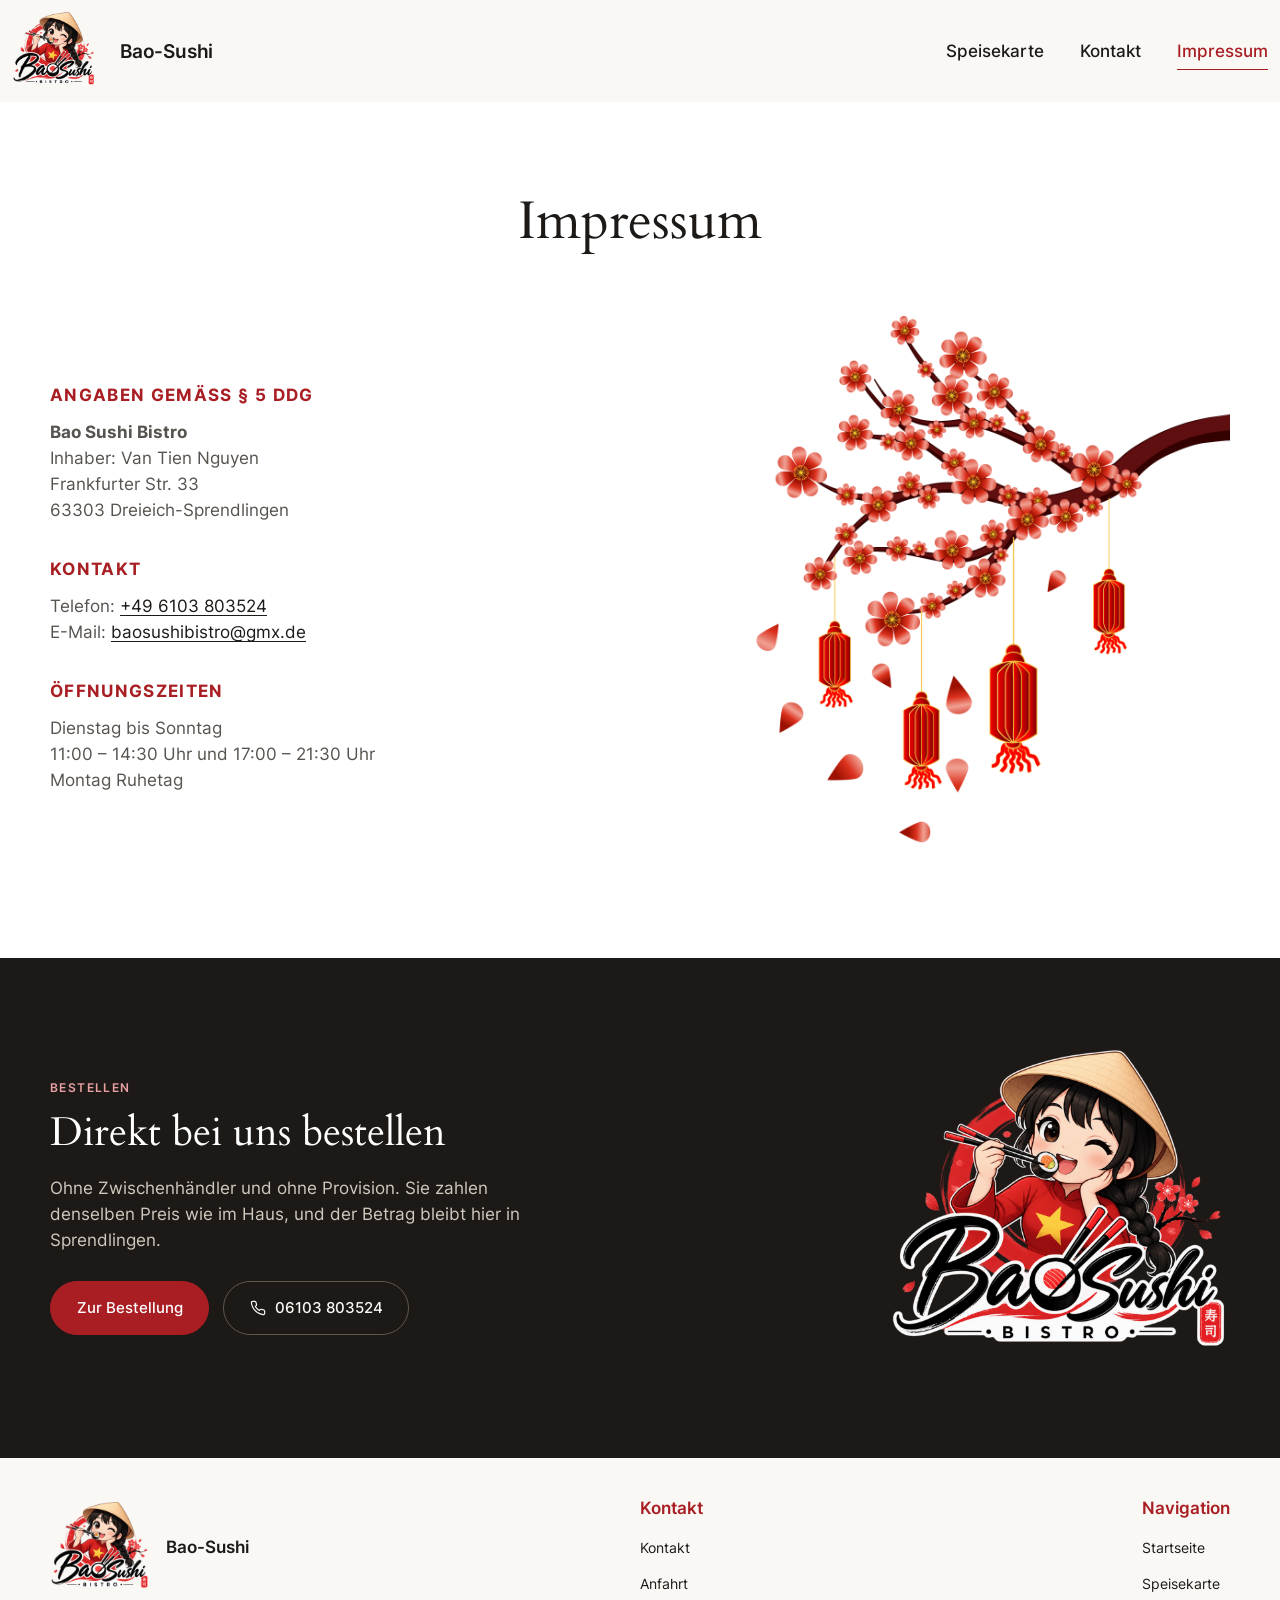
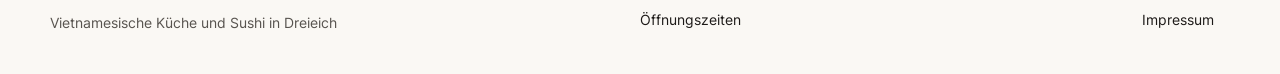
==== impressum.html @ 205487a9 "fix: switched urls to https" ====
<!DOCTYPE html>
<html lang="de">
<head>
  <meta charset="utf-8">
  <meta name="viewport" content="width=device-width, initial-scale=1">
  <title>Impressum | Bao Sushi Bistro Dreieich</title>
  <meta name="description" content="Impressum des Bao Sushi Bistro in Dreieich-Sprendlingen mit Angaben gemäß § 5 DDG und Kontaktdaten.">
  <link rel="canonical" href="https://baosushi-dreieich.de/impressum.html">
  <link rel="icon" href="assets/img/favicon.png" sizes="32x32">
  <link rel="apple-touch-icon" href="assets/img/logo.png">
  <link rel="preload" href="assets/fonts/cardo-400.woff2" as="font" type="font/woff2" crossorigin>
  <link rel="preload" href="assets/fonts/inter-var.woff2" as="font" type="font/woff2" crossorigin>
  <link rel="stylesheet" href="css/styles.css">
</head>
<body>
  <a class="skip-link" href="#main">Zum Inhalt springen</a>

  <header class="site-header">
    <div class="shell header-inner">
      <a class="brand" href="index.html" aria-label="Bao-Sushi – Startseite">
        <img src="assets/img/logo.png" width="84" height="84" alt="">
        <span>Bao-Sushi</span>
      </a>

      <button class="nav-toggle" type="button" data-nav-toggle aria-expanded="false" aria-controls="site-nav" aria-label="Menü öffnen">
        <svg xmlns="http://www.w3.org/2000/svg" viewBox="0 0 24 24" fill="none" stroke="currentColor" stroke-width="1.8" stroke-linecap="round" aria-hidden="true">
          <path d="M4 7h16M4 12h16M4 17h16"/>
        </svg>
      </button>

      <nav class="site-nav" id="site-nav" aria-label="Hauptnavigation">
        <button class="nav-close" type="button" data-nav-close aria-label="Menü schließen">
          <svg xmlns="http://www.w3.org/2000/svg" viewBox="0 0 24 24" fill="none" stroke="currentColor" stroke-width="1.8" stroke-linecap="round" aria-hidden="true">
            <path d="M6 6l12 12M18 6L6 18"/>
          </svg>
        </button>
        <a href="speisekarte.html">Speisekarte</a>
        <a href="kontakt.html">Kontakt</a>
        <a href="impressum.html" aria-current="page">Impressum</a>
      </nav>

      <div class="nav-backdrop" data-nav-backdrop></div>
    </div>
  </header>

  <main id="main">
    <section class="section section--white imprint">
      <div class="shell">
        <h1>Impressum</h1>

        <div class="imprint__grid">
          <div>
            <div class="imprint__block">
              <h2>Angaben gemäß § 5 DDG</h2>
              <p><strong>Bao Sushi Bistro</strong><br>Inhaber: Van Tien Nguyen<br>Frankfurter Str. 33<br>63303 Dreieich-Sprendlingen</p>
            </div>

            <div class="imprint__block">
              <h2>Kontakt</h2>
              <p>Telefon: <a href="tel:+496103803524">+49 6103 803524</a><br>E-Mail: <a href="mailto:baosushibistro@gmx.de">baosushibistro@gmx.de</a></p>
            </div>

            <div class="imprint__block">
              <h2>Öffnungszeiten</h2>
              <p>Dienstag bis Sonntag<br>11:00 – 14:30 Uhr und 17:00 – 21:30 Uhr<br>Montag Ruhetag</p>
            </div>
          </div>

          <div class="imprint__media">
            <img src="assets/img/lanterns.png" width="1200" height="1200" alt="Kirschblütenzweig mit roten Laternen" loading="lazy">
          </div>
        </div>
      </div>
    </section>

    <!-- Order CTA -->
    <section class="cta" id="bestellen">
      <div class="shell cta__grid">
        <div>
          <p class="eyebrow eyebrow--light">Bestellen</p>
          <h2>Direkt bei uns bestellen</h2>
          <p>Ohne Zwischenhändler und ohne Provision. Sie zahlen denselben Preis wie im Haus, und der Betrag bleibt hier in Sprendlingen.</p>
          <div class="cta__actions">
            <a class="btn btn--primary" href="speisekarte.html">Zur Bestellung</a>
            <a class="btn btn--ghost" href="tel:+496103803524">
              <svg xmlns="http://www.w3.org/2000/svg" viewBox="0 0 24 24" fill="none" stroke="currentColor" stroke-width="1.8" stroke-linecap="round" stroke-linejoin="round" aria-hidden="true">
                <path d="M22 16.9v3a2 2 0 0 1-2.2 2 19.8 19.8 0 0 1-8.6-3.1 19.5 19.5 0 0 1-6-6A19.8 19.8 0 0 1 2.1 4.2 2 2 0 0 1 4.1 2h3a2 2 0 0 1 2 1.7c.1.9.3 1.8.6 2.7a2 2 0 0 1-.5 2.1L8 9.7a16 16 0 0 0 6 6l1.2-1.2a2 2 0 0 1 2.1-.5c.9.3 1.8.5 2.7.6a2 2 0 0 1 1.7 2z"/>
              </svg>
              06103 803524
            </a>
          </div>
        </div>
        <img class="cta__logo" src="assets/img/logo-big.png" width="1024" height="1024" alt="Bao-Sushi Bistro Logo mit Illustration" loading="lazy">
      </div>
    </section>
  </main>

  <footer class="site-footer">
    <div class="shell footer__grid">
      <div class="footer__brand-block">
        <a class="footer__brand" href="index.html">
          <img src="assets/img/logo.png" width="100" height="100" alt="">
          <strong>Bao-Sushi</strong>
        </a>
        <p class="footer__tagline">Vietnamesische Küche und Sushi in Dreieich</p>
      </div>

      <div class="footer">
        <h3>Kontakt</h3>
        <ul class="footer__links">
          <li><a href="kontakt.html">Kontakt</a></li>
          <li><a href="index.html#anfahrt">Anfahrt</a></li>
          <li><a href="index.html#oeffnungszeiten">Öffnungszeiten</a></li>
        </ul>
      </div>

      <div class="footer">
        <h3>Navigation</h3>
        <ul class="footer__links">
          <li><a href="index.html">Startseite</a></li>
          <li><a href="speisekarte.html">Speisekarte</a></li>
          <li><a href="impressum.html">Impressum</a></li>
        </ul>
      </div>
    </div>
  </footer>

  <script src="js/main.js"></script>
</body>
</html>
---- css/styles.css ----
/* ==========================================================================
   Bao Sushi Bistro – Dreieich
   Native static rebuild of asia.nostrum-apps.de
   ========================================================================== */

/* Fonts ------------------------------------------------------------------ */
@font-face {
  font-family: "Inter";
  src: url("../assets/fonts/inter-var.woff2") format("woff2");
  font-weight: 300 900;
  font-style: normal;
  font-display: swap;
}

@font-face {
  font-family: "Cardo";
  src: url("../assets/fonts/cardo-400.woff2") format("woff2");
  font-weight: 400;
  font-style: normal;
  font-display: swap;
}

@font-face {
  font-family: "Cardo";
  src: url("../assets/fonts/cardo-700.woff2") format("woff2");
  font-weight: 700;
  font-style: normal;
  font-display: swap;
}

@font-face {
  font-family: "Cardo";
  src: url("../assets/fonts/cardo-italic-400.woff2") format("woff2");
  font-weight: 400;
  font-style: italic;
  font-display: swap;
}

/* Tokens ----------------------------------------------------------------- */
:root {
  --base: #faf8f4;
  --base-2: #ffffff;
  --contrast: #1c1917;
  --contrast-2: #57534e;
  --contrast-3: #6f6960;
  --accent: #cfcabe;
  --accent-2: #d97757;
  --accent-3: #a81e23;
  --accent-3-dark: #8b171c;
  --accent-hero: #e2474e;
  --line: #e7e2da;
  --line-soft: #efeae2;

  --serif: "Cardo", Georgia, "Times New Roman", serif;
  --sans: "Inter", -apple-system, BlinkMacSystemFont, "Segoe UI", sans-serif;

  --shell: 1180px;
  --gutter: clamp(20px, 4vw, 32px);
  --section-y: clamp(56px, 7vw, 80px);
  --eyebrow-gap: 11px;
  --radius: 8px;

  --shadow-card: 0 14px 34px -26px rgba(28, 25, 23, 0.45);
  --transition: 180ms ease;
}

/* Reset ------------------------------------------------------------------ */
*,
*::before,
*::after {
  box-sizing: border-box;
}

html {
  scroll-behavior: smooth;
  -webkit-text-size-adjust: 100%;
}

body {
  margin: 0;
  background: var(--base);
  color: var(--contrast);
  font-family: var(--sans);
  font-size: 1.05rem;
  line-height: 1.55;
  font-weight: 400;
  -webkit-font-smoothing: antialiased;
}

body.nav-open {
  overflow: hidden;
}

img {
  max-width: 100%;
  height: auto;
  display: block;
}

a {
  color: var(--contrast);
  text-decoration-thickness: 1px;
  text-underline-offset: 3px;
}

a:hover {
  color: var(--accent-3);
}

h1,
h2,
h3,
h4 {
  font-family: var(--serif);
  font-weight: 400;
  line-height: 1.2;
  color: var(--contrast);
  margin: 0;
}

h1 {
  font-size: clamp(2.4rem, 4.8vw, 3.3rem);
  line-height: 1.15;
}

h2 {
  font-size: clamp(1.85rem, 3.2vw, 2.5rem);
}

h3 {
  font-size: clamp(1.15rem, 1.5vw, 1.3rem);
}

p {
  margin: 0 0 1rem;
}

ul {
  margin: 0;
  padding: 0;
}

button {
  font: inherit;
  color: inherit;
}

:focus-visible {
  outline: 2px solid var(--accent-3);
  outline-offset: 3px;
}

::selection {
  background: var(--accent-3);
  color: #fff;
}

.visually-hidden {
  position: absolute !important;
  width: 1px;
  height: 1px;
  margin: -1px;
  padding: 0;
  overflow: hidden;
  clip: rect(0 0 0 0);
  clip-path: inset(50%);
  white-space: nowrap;
  border: 0;
}

.skip-link {
  position: absolute;
  left: 16px;
  top: -60px;
  z-index: 200;
  background: var(--contrast);
  color: var(--base);
  padding: 12px 18px;
  border-radius: 6px;
  transition: top var(--transition);
}

.skip-link:focus {
  top: 12px;
  color: var(--base);
}

/* Layout ----------------------------------------------------------------- */
.shell {
  width: min(var(--shell), 100% - var(--gutter) * 2);
  margin-inline: auto;
}

.section {
  padding-block: var(--section-y);
}

.section--white {
  background: var(--base-2);
}

.section--cream {
  background: var(--base);
}

.section--tight-top {
  padding-top: clamp(36px, 4vw, 48px);
}

/* Header ----------------------------------------------------------------- */
.site-header {
  background: var(--base);
  position: relative;
  z-index: 50;
  margin: 9px 0;
}

.header-inner {
  display: flex;
  align-items: center;
  justify-content: space-between;
  gap: 24px;
  width: min(1280px, calc(100% - 24px));
  margin-inline: auto;
  padding-block: 0;
}

.brand {
  display: inline-flex;
  align-items: center;
  gap: 24px;
  text-decoration: none;
}

.brand img {
  width: 84px;
  height: 84px;
  object-fit: contain;
}

.brand span {
  font-weight: 600;
  font-size: 1.2rem;
  line-height: 1.15;
  letter-spacing: -0.01em;
}

.site-nav {
  display: flex;
  align-items: center;
  gap: 36px;
}

.site-nav a {
  font-size: 1.05rem;
  font-weight: 500;
  text-decoration: none;
  color: var(--contrast);
  position: relative;
  padding-block: 6px;
}

.site-nav a::after {
  content: "";
  position: absolute;
  left: 0;
  right: 0;
  bottom: 0;
  height: 1px;
  background: var(--accent-3);
  transform: scaleX(0);
  transform-origin: left;
  transition: transform var(--transition);
}

.site-nav a:hover::after,
.site-nav a[aria-current="page"]::after {
  transform: scaleX(1);
}

.site-nav a[aria-current="page"] {
  color: var(--accent-3);
}

.nav-toggle {
  display: none;
  align-items: center;
  justify-content: center;
  width: 36px;
  height: 44px;
  border: 0;
  border-radius: 0;
  background: transparent;
  color: var(--contrast);
  cursor: pointer;
}

.nav-toggle svg {
  width: 24px;
  height: 24px;
}

.nav-backdrop {
  display: none;
}

/* Buttons ---------------------------------------------------------------- */
.btn {
  display: inline-flex;
  align-items: center;
  justify-content: center;
  gap: 0.55rem;
  border: 1px solid transparent;
  border-radius: 100px;
  padding: 0.9rem 1.6rem;
  font-family: var(--sans);
  font-size: 0.95rem;
  font-weight: 600;
  line-height: 1.55;
  text-decoration: none;
  cursor: pointer;
  transition: background-color var(--transition), border-color var(--transition),
    color var(--transition), transform var(--transition);
}

.btn:hover {
  transform: translateY(-1px);
}

.btn--primary {
  background: var(--accent-3);
  border-color: var(--accent-3);
  color: #fff;
}

.btn--primary:hover {
  background: var(--accent-3-dark);
  border-color: var(--accent-3-dark);
  color: #fff;
}

.btn--dark {
  background: var(--contrast);
  border-color: var(--contrast);
  color: #fff;
}

.btn--dark:hover {
  background: #322c27;
  border-color: #322c27;
  color: #fff;
}

.btn--outline {
  background: transparent;
  border-color: #cdc6ba;
  color: var(--contrast);
}

.btn--outline:hover {
  border-color: var(--contrast);
  color: var(--contrast);
}

.btn--ghost {
  background: transparent;
  border-color: #5f574c;
  color: var(--base);
}

.btn--ghost:hover {
  background: rgba(255, 255, 255, 0.08);
  border-color: var(--base);
  color: var(--base);
}

.btn--small {
  padding: 0.9rem 1.6rem;
  font-size: 0.95rem;
  font-weight: 500;
}

.hero .btn {
  padding: 1rem 2.25rem;
  font-size: 1rem;
  line-height: 1.2;
  font-weight: 600;
}

.cta .btn {
  font-size: 0.95rem;
  font-weight: 500;
}

.btn svg {
  width: 16px;
  height: 16px;
  flex: none;
}

/* Typographic helpers ---------------------------------------------------- */
.eyebrow {
  font-family: var(--sans);
  font-size: clamp(0.69rem, 0.9vw, 0.8rem);
  font-weight: 600;
  letter-spacing: 0.12em;
  line-height: 1.55;
  text-transform: uppercase;
  color: var(--accent-3);
  margin: 0 0 var(--eyebrow-gap);
}

/* One shared eyebrow-to-title gap outside the hero. These selectors need a
   little more specificity than the paragraph rules inside these sections. */
.info .eyebrow,
.section-head .eyebrow,
.split__copy .eyebrow {
  color: var(--accent-3);
  margin-bottom: var(--eyebrow-gap);
}

.cta .eyebrow {
  color: #e8a0a3;
  margin-bottom: var(--eyebrow-gap);
}

.eyebrow--light {
  color: #e8a0a3;
}

/* Keep eyebrows from being recoloured by paragraph rules in these sections. */
.info .eyebrow {
  color: var(--accent-3);
}

.cta .eyebrow {
  color: #e8a0a3;
}

.lede {
  color: var(--contrast-2);
  max-width: 600px;
  margin: 0;
  font-size: 1.05rem;
  line-height: 1.55;
}

.section-head {
  max-width: 640px;
}

.section-head h2 {
  margin-bottom: 18px;
}

.section-head .lede {
  font-size: 1.05rem;
  line-height: 1.55;
}

/* Hero ------------------------------------------------------------------- */
.hero {
  position: relative;
  isolation: isolate;
  display: grid;
  place-items: center;
  min-height: 640px;
  padding: clamp(72px, 9vw, 104px) 0 clamp(96px, 12vw, 156px);
  overflow: hidden;
  background: #121212;
  color: #fff;
  text-align: center;
}

.hero__bg,
.hero__bg::after {
  position: absolute;
  inset: 0;
}

.hero__bg {
  z-index: -2;
}

.hero__bg img {
  position: absolute;
  inset: 0;
  width: 100%;
  height: 100%;
  object-fit: cover;
  object-position: center top;
  opacity: 0;
  transition: opacity 1.2s ease;
}

.hero__bg img.is-active {
  opacity: 1;
}

.hero__bg::after {
  content: "";
  background: rgba(18, 18, 18, 0.4);
}

.hero__inner {
  width: min(736px, 100% - var(--gutter) * 2);
  margin-inline: auto;
}

.hero .eyebrow,
.hero h1,
.hero__text {
  text-shadow: 0 2px 4px rgba(0, 0, 0, 0.9), 0 1px 2px rgba(0, 0, 0, 0.95);
}

/* The eyebrow sits on the photo, so it needs a brighter red than the
   on-paper eyebrows and a tighter shadow to stay crisp. */
.hero .eyebrow {
  color: var(--accent-hero);
  font-weight: 700;
  text-shadow: 0 1px 2px rgba(0, 0, 0, 0.95), 0 0 1px rgba(0, 0, 0, 0.9);
}

.hero h1 {
  color: #fff;
  font-weight: 600;
  font-size: clamp(2.38rem, 5.6vw, 4.5rem);
  line-height: 1.06;
  letter-spacing: -0.015em;
  margin: 16px 0 22px;
}

.hero .eyebrow {
  margin-bottom: 0;
}

.hero__text {
  max-width: 36rem;
  margin: 0 auto 24px;
  color: rgba(255, 255, 255, 0.86);
  font-size: clamp(1.02rem, 1.4vw, 1.25rem);
  line-height: 1.65;
}

.hero__actions {
  display: flex;
  flex-wrap: wrap;
  justify-content: center;
  gap: 12px;
}

/* Info strip ------------------------------------------------------------- */
.info {
  padding-block: clamp(44px, 5vw, 64px);
}

.info__grid {
  display: grid;
  grid-template-columns: 1fr 1fr;
  gap: 40px 64px;
}

.info h3 {
  font-size: clamp(1.05rem, 1.6vw, 1.3rem);
  margin: 0 0 16px;
}

.info p {
  color: var(--contrast-2);
  font-size: 1rem;
  line-height: 1.8;
  margin: 0 0 12px;
}

.info__contact-lines {
  margin-top: 18px;
}

.info__contact-lines p {
  margin: 0 0 4px;
}

.info__contact-lines a {
  color: var(--contrast-2);
  text-decoration: none;
}

.info__contact-lines a:hover {
  color: var(--accent-3);
}

.info__contact-lines .icon {
  width: 15px;
  height: 15px;
  margin-right: 8px;
  vertical-align: -2px;
  color: var(--contrast-2);
}

.hours {
  margin-top: 4px;
}

.hours__row {
  display: flex;
  align-items: baseline;
  justify-content: space-between;
  gap: 24px;
  padding: 12px 0;
  border-bottom: 1px solid var(--line);
  font-size: 1rem;
}

.hours__row span:last-child {
  color: var(--contrast-2);
  white-space: nowrap;
}

.hours__row--muted {
  color: var(--contrast-3);
}

.hours__row--muted span:last-child {
  color: var(--contrast-3);
}

/* Media cards ------------------------------------------------------------ */
.cards-2 {
  display: grid;
  grid-template-columns: repeat(2, minmax(0, 1fr));
  gap: clamp(32px, 4.5vw, 48px);
  margin-top: clamp(36px, 4.5vw, 56px);
}

.media-card img {
  width: 100%;
  aspect-ratio: 4 / 3;
  object-fit: cover;
  border-radius: var(--radius);
}

.media-card .eyebrow {
  margin: 28px 0 var(--eyebrow-gap);
}

.media-card h3 {
  margin-bottom: 12px;
}

.media-card p:not(.media-card__label) {
  color: var(--contrast-2);
  margin: 0;
  font-size: 1rem;
  line-height: 1.7;
}

/* Highlights menu -------------------------------------------------------- */
.menu-highlights {
  display: grid;
  grid-template-columns: repeat(3, minmax(0, 1fr));
  gap: clamp(32px, 4.5vw, 48px);
  margin-top: clamp(36px, 4.5vw, 56px);
}

.menu-col h3 {
  font-size: 1.3rem;
  padding-bottom: 14px;
  border-bottom: 2px solid var(--contrast);
  margin-bottom: 2px;
}

.menu-item {
  display: flex;
  justify-content: space-between;
  gap: 18px;
  padding: 15px 0 12px;
  border-bottom: 1px solid var(--line);
}

.menu-item__name {
  font-size: 1rem;
  line-height: 1.4;
}

.menu-item__desc {
  margin-top: 4px;
  font-size: 0.88rem;
  line-height: 1.5;
  color: var(--contrast-3);
}

.menu-item__price {
  font-size: 0.95rem;
  color: var(--contrast-2);
  white-space: nowrap;
  padding-top: 1px;
}

.menu-note {
  display: flex;
  flex-wrap: wrap;
  align-items: center;
  gap: 16px 28px;
  margin-top: clamp(28px, 3.5vw, 40px);
}

.menu-note p {
  margin: 0;
  font-size: 0.9rem;
  color: var(--contrast-3);
}

/* Text + media split ----------------------------------------------------- */
.split {
  display: grid;
  grid-template-columns: repeat(2, minmax(0, 1fr));
  gap: clamp(36px, 5vw, 64px);
  align-items: center;
}

.split__copy h2 {
  margin-bottom: 18px;
}

.split__copy p {
  color: var(--contrast-2);
  margin: 0;
}

.split__media img {
  width: 100%;
  aspect-ratio: 4 / 3;
  object-fit: cover;
  border-radius: var(--radius);
  box-shadow: var(--shadow-card);
}

.split--reverse .split__media {
  order: -1;
}

.split .btn {
  margin-top: 26px;
}

.split__actions {
  display: flex;
  flex-wrap: wrap;
  gap: 14px;
  margin-top: 26px;
}

.split__actions .btn {
  margin-top: 0;
}

.footer__brand {
  text-decoration: none;
}

.footer__brand:hover {
  color: var(--contrast);
}

/* Reviews ---------------------------------------------------------------- */
.reviews-head {
  max-width: 46rem;
}

.rating-wrap {
  display: flex;
  justify-content: center;
  margin: clamp(24px, 3vw, 32px) 0 0;
}

.rating {
  display: inline-flex;
  align-items: center;
  gap: 12px;
  padding: 10px 20px 10px 16px;
  border: 1px solid #eee9e2;
  border-radius: 14px;
  background: #fff;
  box-shadow: 0 10px 28px -24px rgba(28, 25, 23, 0.5);
  text-decoration: none;
  color: var(--contrast);
  font-size: 0.88rem;
}

.rating:hover {
  color: var(--contrast);
}

.rating__score {
  font-weight: 700;
  font-size: 1.25rem;
}

.rating__count {
  color: var(--contrast-3);
}

.stars {
  color: #fbbc04;
  font-size: 0.95rem;
  letter-spacing: 2px;
  line-height: 1;
  white-space: nowrap;
}

.review-grid {
  display: grid;
  grid-template-columns: repeat(3, minmax(0, 1fr));
  gap: 24px;
  max-width: 1083px;
  margin-inline: auto;
}

.review-grid--spaced {
  margin-top: clamp(32px, 4vw, 44px);
}

.review {
  display: flex;
  flex-direction: column;
  padding: 28px;
  background: #fff;
  border: 1px solid #f0ece6;
  border-radius: 8px;
  box-shadow: 0 1px 2px rgba(16, 14, 12, 0.04), 0 18px 34px -28px rgba(16, 14, 12, 0.45);
}

.review p {
  flex: 1;
  margin: 14px 0 0;
  color: var(--contrast-2);
  font-size: 1rem;
  line-height: 1.6;
}

.review__author {
  display: flex;
  align-items: center;
  gap: 12px;
  margin-top: 22px;
  padding-top: 18px;
  border-top: 1px solid #eee9e2;
}

.avatar {
  display: grid;
  place-items: center;
  width: 38px;
  height: 38px;
  flex: none;
  border-radius: 50%;
  background: #f3d9d9;
  color: var(--accent-3);
  font-size: 0.95rem;
  font-weight: 600;
}

.review__name {
  font-size: 0.95rem;
  font-weight: 600;
  line-height: 1.3;
}

.review__source {
  margin-left: auto;
  flex: none;
}

/* Map -------------------------------------------------------------------- */
.map {
  position: relative;
  aspect-ratio: 4 / 3;
  border-radius: 12px;
  overflow: hidden;
  background: #d9dbd7 url("../assets/img/map-placeholder.svg") center / cover no-repeat;
}

.map iframe {
  position: absolute;
  inset: 0;
  width: 100%;
  height: 100%;
  border: 0;
}

.map__consent {
  position: absolute;
  inset: 0;
  display: grid;
  place-content: center;
  gap: 10px;
  padding: 28px;
  background: rgba(28, 25, 23, 0.55);
  color: #fff;
  text-align: center;
}

.map__consent h3 {
  margin: 0;
  color: #fff;
  font-family: var(--sans);
  font-size: 1.1rem;
  font-weight: 700;
}

.map__consent p {
  max-width: 24rem;
  margin: 0 auto 8px;
  font-size: 0.85rem;
  line-height: 1.5;
  color: rgba(255, 255, 255, 0.92);
}

.map__caption {
  margin: 14px 0 0;
  font-size: 0.82rem;
  color: var(--contrast-2);
}

.map__caption a {
  color: inherit;
  text-decoration: underline;
}

/* CTA -------------------------------------------------------------------- */
.cta {
  background: var(--contrast);
  color: var(--base);
  padding-block: var(--section-y);
}

.cta__grid {
  display: grid;
  grid-template-columns: 1fr 1fr;
  gap: clamp(36px, 5vw, 64px);
  align-items: center;
}

.cta h2 {
  color: #fff;
  margin-bottom: 18px;
}

.cta p {
  max-width: 30rem;
  margin-bottom: 28px;
  color: var(--accent);
}

.cta__actions {
  display: flex;
  flex-wrap: wrap;
  gap: 14px;
}

.cta__logo {
  width: min(340px, 100%);
  margin-left: auto;
  border-radius: 8px 64px 64px 8px;
}

/* Page intro (imprint / contact) ----------------------------------------- */
.page-hero {
  padding-block: clamp(56px, 7vw, 96px);
  text-align: center;
}

.page-hero h1 {
  margin-bottom: 18px;
}

.page-hero p {
  max-width: 40rem;
  margin-inline: auto;
  color: var(--contrast-2);
}

/* Contact page ----------------------------------------------------------- */
.contact-grid {
  display: grid;
  grid-template-columns: repeat(3, minmax(0, 1fr));
  gap: 24px;
  margin-top: clamp(32px, 4vw, 48px);
}

.contact-card {
  padding: 28px;
  background: #fff;
  border: 1px solid #f0ece6;
  border-radius: 10px;
  box-shadow: var(--shadow-card);
}

.contact-card .icon-lg {
  width: 28px;
  height: 28px;
  color: var(--accent-3);
  margin-bottom: 16px;
}

.contact-card h3 {
  font-family: var(--sans);
  font-size: 0.8rem;
  font-weight: 600;
  letter-spacing: 0.1em;
  text-transform: uppercase;
  color: var(--accent-3);
  margin-bottom: 8px;
}

.contact-card p {
  margin: 0;
  color: var(--contrast-2);
  line-height: 1.7;
}

.contact-card__hint {
  margin-top: 6px !important;
  font-size: 0.9rem;
  color: var(--contrast-3);
}

.contact-card a {
  color: var(--contrast);
  text-decoration: none;
}

.contact-card a:hover {
  color: var(--accent-3);
  text-decoration: underline;
}

.contact-note {
  margin-top: 32px;
  padding: 24px 28px;
  border-left: 3px solid var(--accent-3);
  background: var(--base-2);
  color: var(--contrast-2);
}

.contact-note p {
  margin: 0;
}

/* Imprint ---------------------------------------------------------------- */
.imprint {
  padding-block: clamp(56px, 7vw, 96px);
}

.imprint h1 {
  text-align: center;
  margin-bottom: clamp(40px, 5vw, 64px);
}

.imprint__grid {
  display: grid;
  grid-template-columns: 1fr 1fr;
  gap: clamp(40px, 6vw, 80px);
  align-items: center;
}

.imprint__block + .imprint__block {
  margin-top: 36px;
}

.imprint__block h2 {
  font-family: var(--sans);
  font-size: 1.05rem;
  font-weight: 700;
  letter-spacing: 0.08em;
  text-transform: uppercase;
  color: var(--accent-3);
  margin-bottom: 14px;
}

.imprint__block p {
  color: var(--contrast-2);
  margin: 0 0 6px;
}

.imprint__media img {
  width: min(560px, 100%);
  margin-inline: auto;
}

/* Menu card -------------------------------------------------------------- */
.menucard {
  position: relative;
  margin-top: clamp(32px, 4vw, 48px);
  border: 1px solid #e2dbcf;
  border-radius: 15px;
  background: #fff;
  box-shadow: 0 30px 60px -55px rgba(28, 25, 23, 0.8);
  overflow: hidden;
}

.menucard::before {
  content: "";
  position: absolute;
  inset: 0;
  background: url("../assets/img/paper.webp") center / cover no-repeat;
  opacity: 0.34;
  pointer-events: none;
}

.menucard__inner {
  position: relative;
  z-index: 1;
  padding: clamp(18px, 2.4vw, 32px);
}

.menucard__pager {
  display: flex;
  align-items: center;
  gap: 10px;
  padding-bottom: 18px;
}

.menucard__tabs {
  display: flex;
  flex: 1;
  align-items: center;
  justify-content: center;
  gap: 6px;
  overflow-x: auto;
  scrollbar-width: none;
  -webkit-overflow-scrolling: touch;
}

.menucard__tabs::-webkit-scrollbar {
  display: none;
}

.menucard__tab {
  flex: none;
  padding: 9px 14px;
  border: 0;
  border-bottom: 2px solid transparent;
  background: transparent;
  color: var(--contrast-2);
  font-size: 0.88rem;
  line-height: 1.3;
  white-space: nowrap;
  cursor: pointer;
  transition: color var(--transition), border-color var(--transition);
}

.menucard__tab:hover {
  color: var(--contrast);
}

.menucard__tab[aria-selected="true"] {
  color: var(--contrast);
  border-bottom-color: var(--accent-3);
  font-weight: 500;
}

.menucard__arrow {
  display: grid;
  place-items: center;
  flex: none;
  width: 36px;
  height: 36px;
  padding: 0;
  border: 1px solid #d6cfc2;
  border-radius: 50%;
  background: transparent;
  color: var(--contrast-2);
  cursor: pointer;
  transition: border-color var(--transition), color var(--transition);
}

.menucard__arrow span {
  font-size: 1.35rem;
  line-height: 1;
  transform: translateY(-1px);
}

.menucard__arrow:hover:not(:disabled) {
  border-color: var(--contrast);
  color: var(--contrast);
}

.menucard__arrow:disabled {
  opacity: 0.35;
  cursor: default;
}

.menucard__page-title {
  margin: 26px 0 18px;
  font-size: 1.5rem;
}

[data-menu-pages] {
  touch-action: pan-y;
}

.menucard__columns {
  display: grid;
  grid-template-columns: repeat(3, minmax(0, 1fr));
  gap: clamp(28px, 4vw, 48px);
}

.menucard__group + .menucard__group {
  margin-top: 26px;
}

.menucard__group h3 {
  font-size: 1.12rem;
  padding-bottom: 9px;
  border-bottom: 1px solid rgba(28, 25, 23, 0.28);
  margin-bottom: 2px;
}

.menucard__item {
  padding: 11px 0 9px;
  border-bottom: 1px dotted rgba(28, 25, 23, 0.22);
}

.menucard__row {
  display: flex;
  align-items: baseline;
  justify-content: space-between;
  gap: 14px;
}

.menucard__name {
  font-size: 0.95rem;
  line-height: 1.35;
}

.menucard__price {
  font-size: 0.9rem;
  color: var(--contrast-2);
  white-space: nowrap;
}

.menucard__sub {
  margin-top: 2px;
  font-size: 0.8rem;
  line-height: 1.4;
  color: var(--contrast-3);
}

.menucard__status {
  margin: 28px 0 0;
  text-align: center;
  font-size: 0.8rem;
  color: var(--contrast-3);
}

.menucard__noscript {
  margin-top: 18px;
  padding: 16px 18px;
  background: #fff7f2;
  border-left: 3px solid var(--accent-3);
  font-size: 0.9rem;
}

/* Footer ----------------------------------------------------------------- */
.site-footer {
  padding-block: 40px;
  background: var(--base);
}

.footer__grid {
  display: grid;
  grid-template-columns: 30% 20% 50%;
  gap: 0;
}

.footer__brand-block {
  grid-column: 1;
  grid-row: 1;
}

.footer__grid > .footer:nth-of-type(2) {
  grid-column: 3;
  grid-row: 1;
  justify-self: start;
}

.footer__grid > .footer:nth-of-type(3) {
  grid-column: 3;
  grid-row: 1;
  justify-self: end;
}

.footer__brand {
  display: flex;
  align-items: center;
  gap: 16px;
}

.footer__brand img {
  width: 100px;
  height: 100px;
  object-fit: contain;
}

.footer__brand strong {
  font-size: 1.05rem;
  font-weight: 600;
}

.footer__tagline {
  margin: 14px 0 0;
  color: var(--contrast-2);
  font-size: 0.9rem;
}

.footer h3 {
  font-family: var(--sans);
  font-size: 1.05rem;
  font-weight: 600;
  color: var(--accent-3);
  margin-bottom: 16px;
}

.footer__links {
  list-style: none;
  display: grid;
  gap: 10px;
}

.footer__links a {
  font-size: 0.9rem;
  color: var(--contrast);
  text-decoration: none;
}

.footer__links a:hover {
  color: var(--accent-3);
  text-decoration: underline;
}

/* Responsive ------------------------------------------------------------- */
@media (max-width: 960px) {
  .menu-highlights,
  .menucard__columns {
    grid-template-columns: repeat(2, minmax(0, 1fr));
  }

  .review-grid {
    grid-template-columns: repeat(2, minmax(0, 1fr));
  }

  .review:last-child {
    grid-column: 1 / -1;
  }

  .contact-grid {
    grid-template-columns: repeat(2, minmax(0, 1fr));
  }

  .contact-card:last-child {
    grid-column: 1 / -1;
  }

  .footer__grid {
    grid-template-columns: 1fr 1fr;
    gap: 32px;
  }

  .footer__brand-block {
    grid-column: 1 / -1;
    grid-row: auto;
  }

  .footer__grid > .footer:nth-of-type(2) {
    grid-column: 1;
    grid-row: auto;
    justify-self: start;
  }

  .footer__grid > .footer:nth-of-type(3) {
    grid-column: 2;
    grid-row: auto;
    justify-self: start;
  }
}

@media (max-width: 820px) {
  .nav-toggle {
    display: inline-flex;
  }

  .site-nav {
    position: fixed;
    top: 0;
    right: 0;
    bottom: 0;
    z-index: 70;
    width: min(340px, 88vw);
    padding: 96px 28px 32px;
    background: var(--base);
    box-shadow: -20px 0 50px -30px rgba(28, 25, 23, 0.5);
    transform: translateX(100%);
    transition: transform 240ms ease;
    flex-direction: column;
    align-items: flex-start;
    gap: 8px;
  }

  .site-nav.is-open {
    transform: none;
  }

  .site-nav a {
    width: 100%;
    padding: 12px 0;
    font-size: 1.25rem;
    border-bottom: 1px solid var(--line);
  }

  .site-nav a::after {
    display: none;
  }

  .nav-backdrop {
    display: block;
    position: fixed;
    inset: 0;
    z-index: 60;
    background: rgba(28, 25, 23, 0.45);
    opacity: 0;
    visibility: hidden;
    transition: opacity 240ms ease, visibility 240ms ease;
  }

  .nav-backdrop.is-open {
    opacity: 1;
    visibility: visible;
  }

  .brand span {
    font-size: 0.9rem;
  }

  .header-inner {
    padding-block: 0;
  }

  .info__grid,
  .cards-2,
  .split,
  .cta__grid,
  .imprint__grid {
    grid-template-columns: 1fr;
  }

  .split--reverse .split__media {
    order: 0;
  }

  .cta__logo {
    margin: 8px auto 0;
  }

  .menu-highlights,
  .menucard__columns,
  .review-grid,
  .contact-grid {
    grid-template-columns: 1fr;
  }

  .review:last-child,
  .contact-card:last-child {
    grid-column: auto;
  }

  .hero {
    min-height: 506px;
    padding-block: 56px 80px;
  }

  .hero h1 {
    margin-bottom: 16px;
  }

  .menucard__pager {
    gap: 6px;
  }

  .menucard__tabs {
    justify-content: flex-start;
    scroll-snap-type: x proximity;
  }

  .menucard__tab {
    scroll-snap-align: start;
  }
}

@media (max-width: 520px) {
  .hero__actions {
    flex-direction: column;
    align-items: center;
  }

  .info__contact-lines {
    margin-top: 12px;
  }

  .hours__row {
    padding: 10px 0;
    font-size: 0.95rem;
  }

  .rating {
    flex-wrap: wrap;
    justify-content: center;
    gap: 8px 12px;
  }

  .map__consent h3 {
    font-size: 1rem;
  }
}

@media (prefers-reduced-motion: reduce) {
  html {
    scroll-behavior: auto;
  }

  *,
  *::before,
  *::after {
    animation-duration: 0.01ms !important;
    animation-iteration-count: 1 !important;
    transition-duration: 0.01ms !important;
  }
}

/* Small additions -------------------------------------------------------- */
[id] {
  scroll-margin-top: 24px;
}

.menucard__list {
  list-style: none;
  margin: 0;
  padding: 0;
}

.nav-close {
  display: none;
}

@media (max-width: 820px) {
  .nav-close {
    display: grid;
    place-items: center;
    position: absolute;
    top: 18px;
    right: 18px;
    width: 40px;
    height: 40px;
    padding: 0;
    border: 1px solid var(--line);
    border-radius: 50%;
    background: transparent;
    cursor: pointer;
  }

  .nav-close svg {
    width: 20px;
    height: 20px;
  }
}

/* Print ------------------------------------------------------------------ */
@media print {
  .site-header,
  .site-footer,
  .cta,
  .hero__actions,
  .menucard__pager,
  .map__consent {
    display: none !important;
  }

  body {
    background: #fff;
    font-size: 10pt;
  }

  .menucard__page[hidden] {
    display: block !important;
  }
}
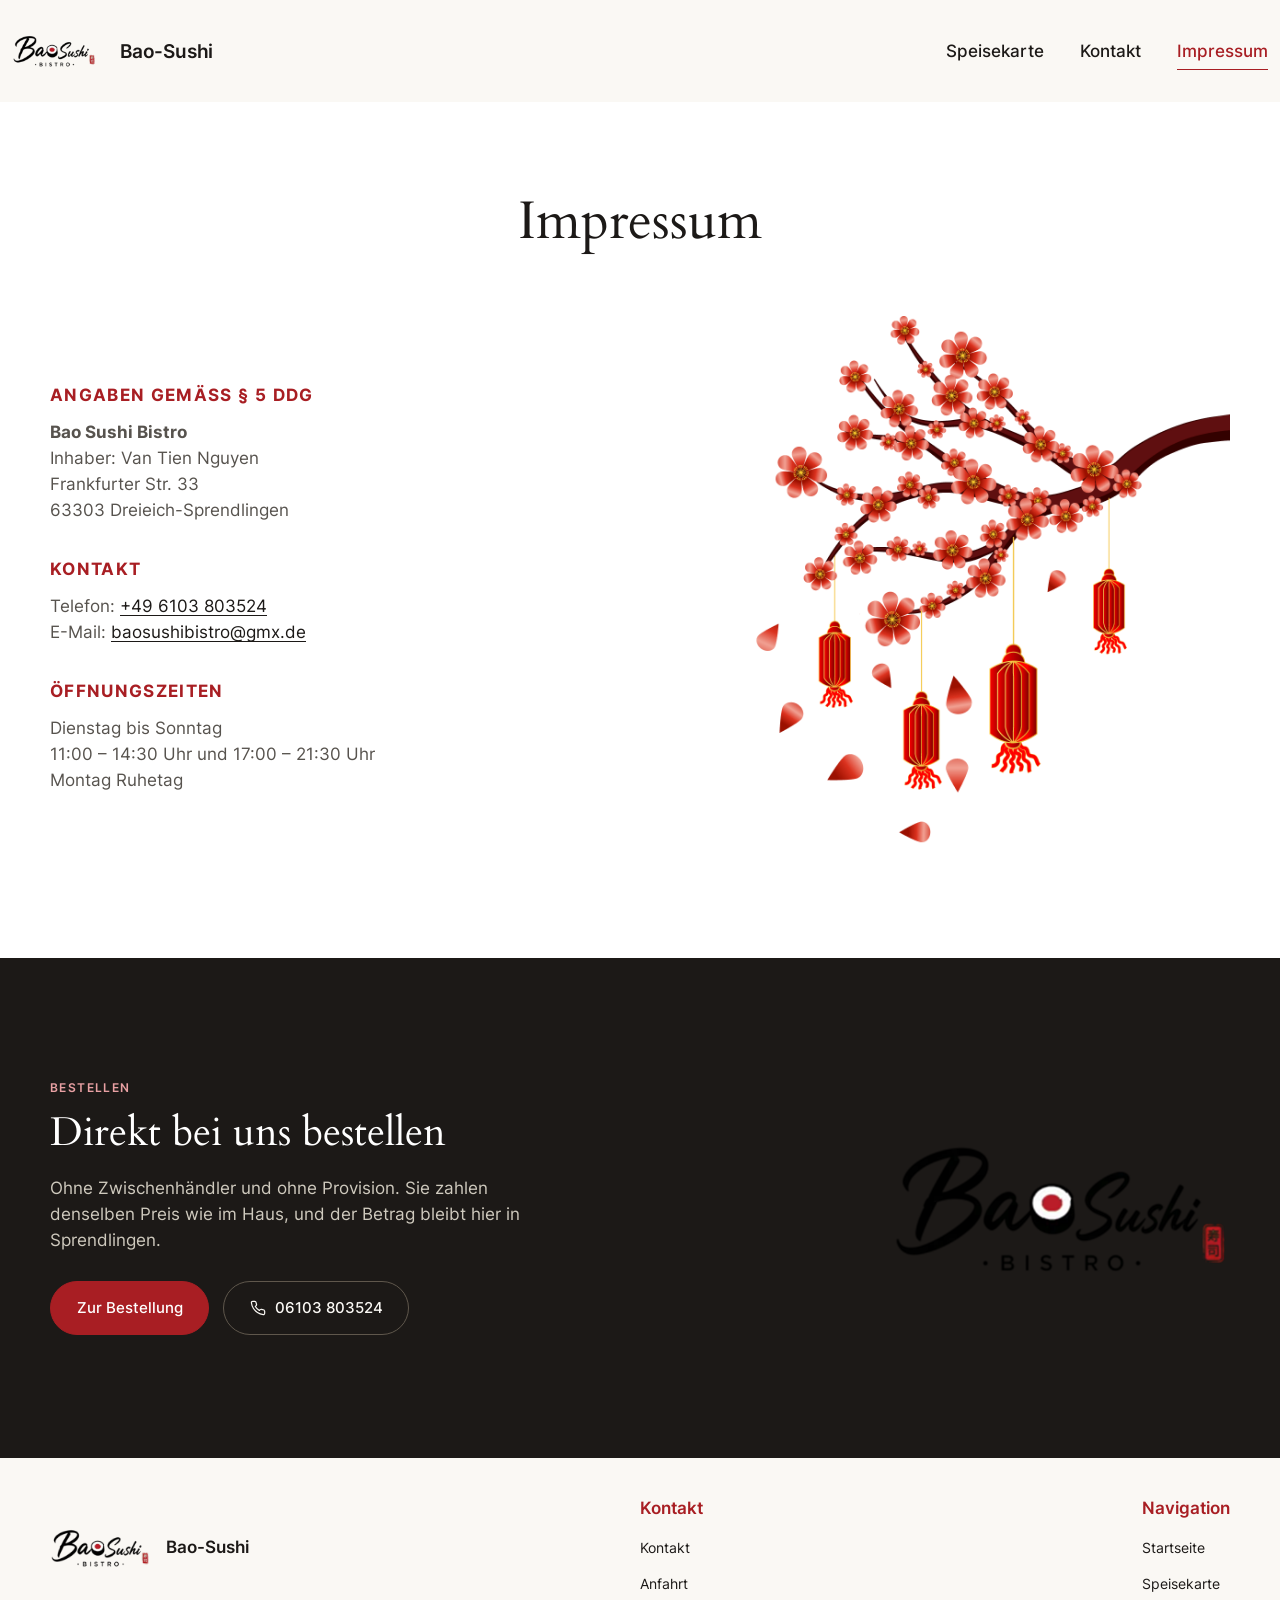
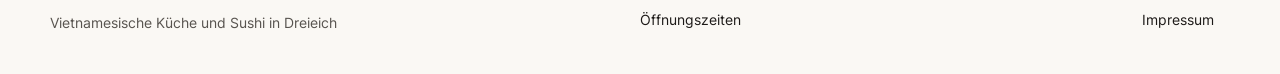
==== commit 058a85a1: "logo update" ====
--- a/impressum.html
+++ b/impressum.html
@@ -90,7 +90,7 @@
             </a>
           </div>
         </div>
-        <img class="cta__logo" src="assets/img/logo-big.png" width="1024" height="1024" alt="Bao-Sushi Bistro Logo mit Illustration" loading="lazy">
+        <img class="cta__logo" src="assets/img/logo-big.png" width="1024" height="1024" alt="Bao-Sushi Bistro Logo" loading="lazy">
       </div>
     </section>
   </main>
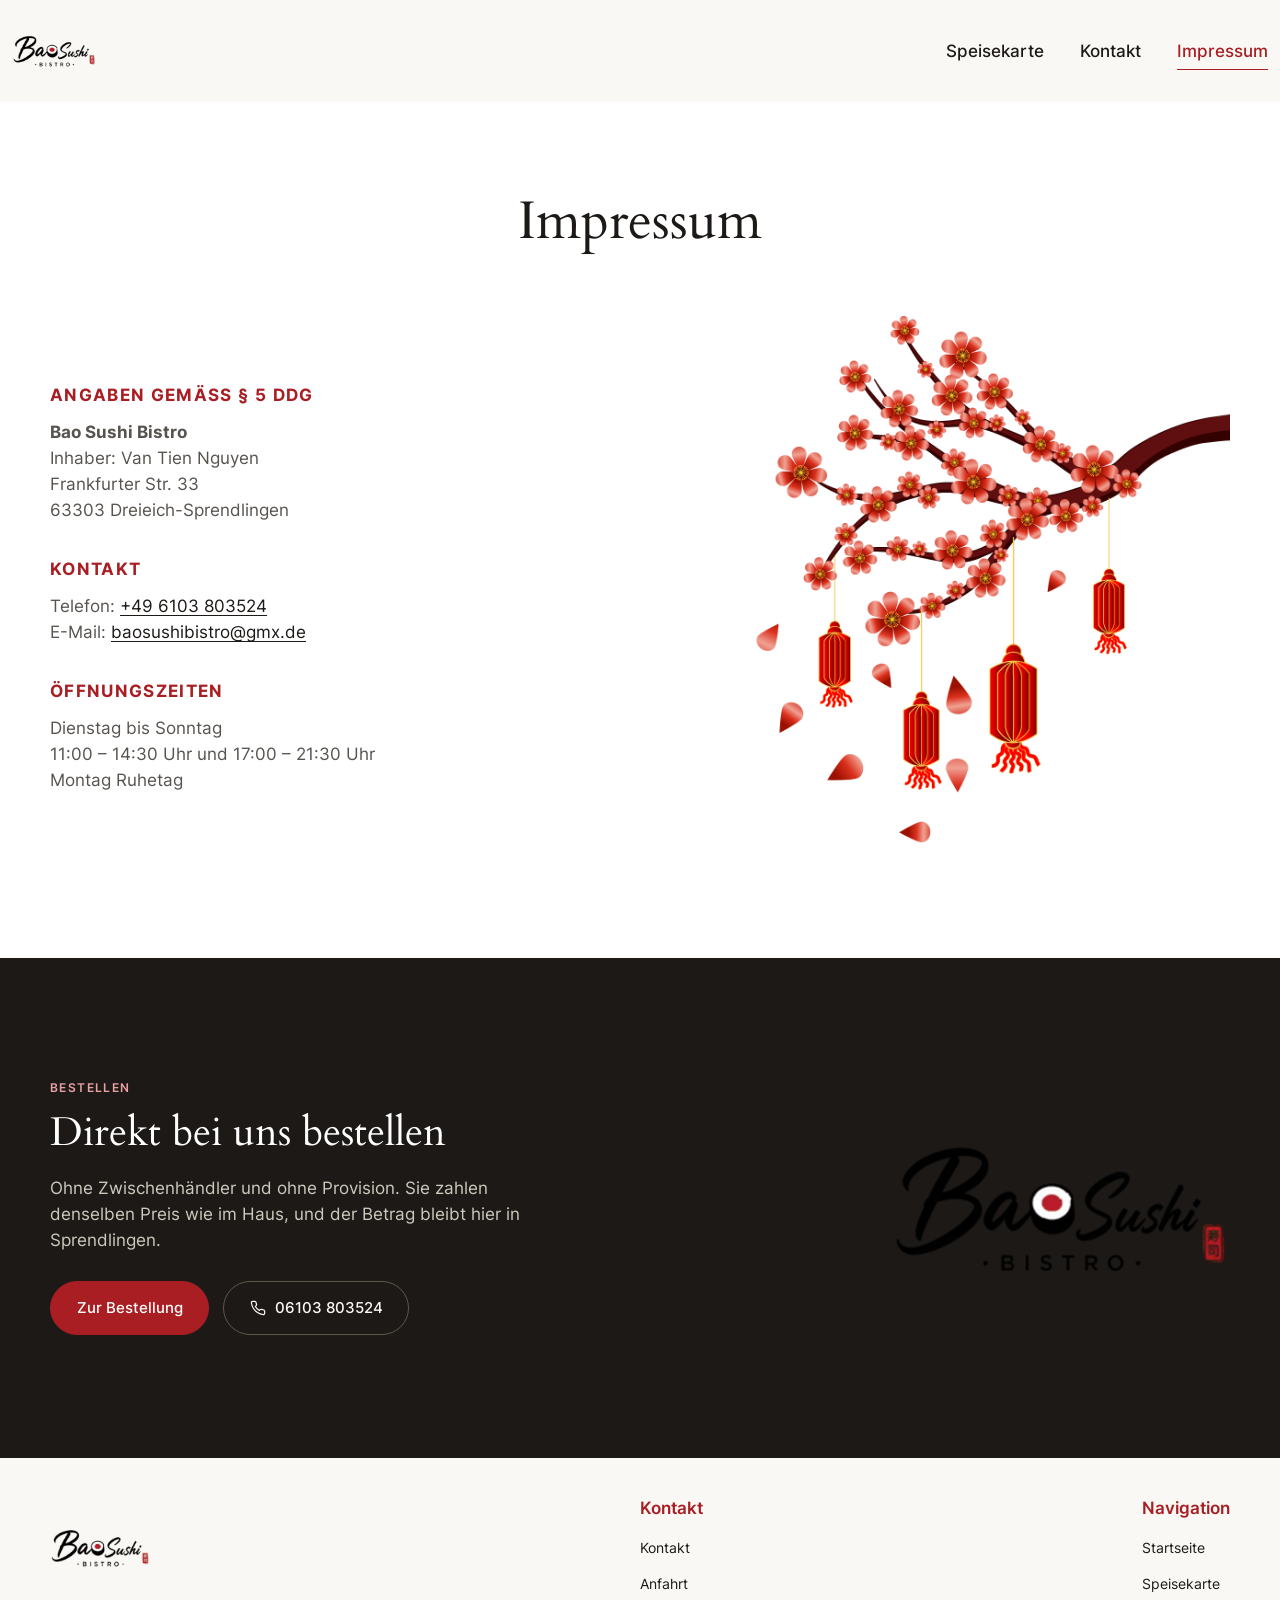
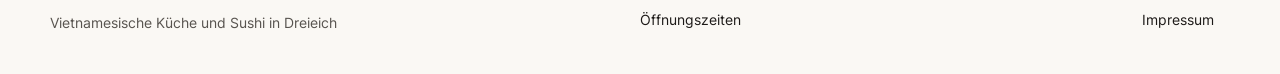
==== commit 21f28f9e: "footer and header update" ====
--- a/impressum.html
+++ b/impressum.html
@@ -19,7 +19,6 @@
     <div class="shell header-inner">
       <a class="brand" href="index.html" aria-label="Bao-Sushi – Startseite">
         <img src="assets/img/logo.png" width="84" height="84" alt="">
-        <span>Bao-Sushi</span>
       </a>
 
       <button class="nav-toggle" type="button" data-nav-toggle aria-expanded="false" aria-controls="site-nav" aria-label="Menü öffnen">
@@ -98,9 +97,8 @@
   <footer class="site-footer">
     <div class="shell footer__grid">
       <div class="footer__brand-block">
-        <a class="footer__brand" href="index.html">
+        <a class="footer__brand" href="index.html" aria-label="Bao-Sushi – Startseite">
           <img src="assets/img/logo.png" width="100" height="100" alt="">
-          <strong>Bao-Sushi</strong>
         </a>
         <p class="footer__tagline">Vietnamesische Küche und Sushi in Dreieich</p>
       </div>
--- a/css/styles.css
+++ b/css/styles.css
@@ -236,13 +236,6 @@
   width: 84px;
   height: 84px;
   object-fit: contain;
-}
-
-.brand span {
-  font-weight: 600;
-  font-size: 1.2rem;
-  line-height: 1.15;
-  letter-spacing: -0.01em;
 }
 
 .site-nav {
@@ -1303,11 +1296,6 @@
   object-fit: contain;
 }
 
-.footer__brand strong {
-  font-size: 1.05rem;
-  font-weight: 600;
-}
-
 .footer__tagline {
   margin: 14px 0 0;
   color: var(--contrast-2);
@@ -1438,10 +1426,6 @@
     visibility: visible;
   }
 
-  .brand span {
-    font-size: 0.9rem;
-  }
-
   .header-inner {
     padding-block: 0;
   }
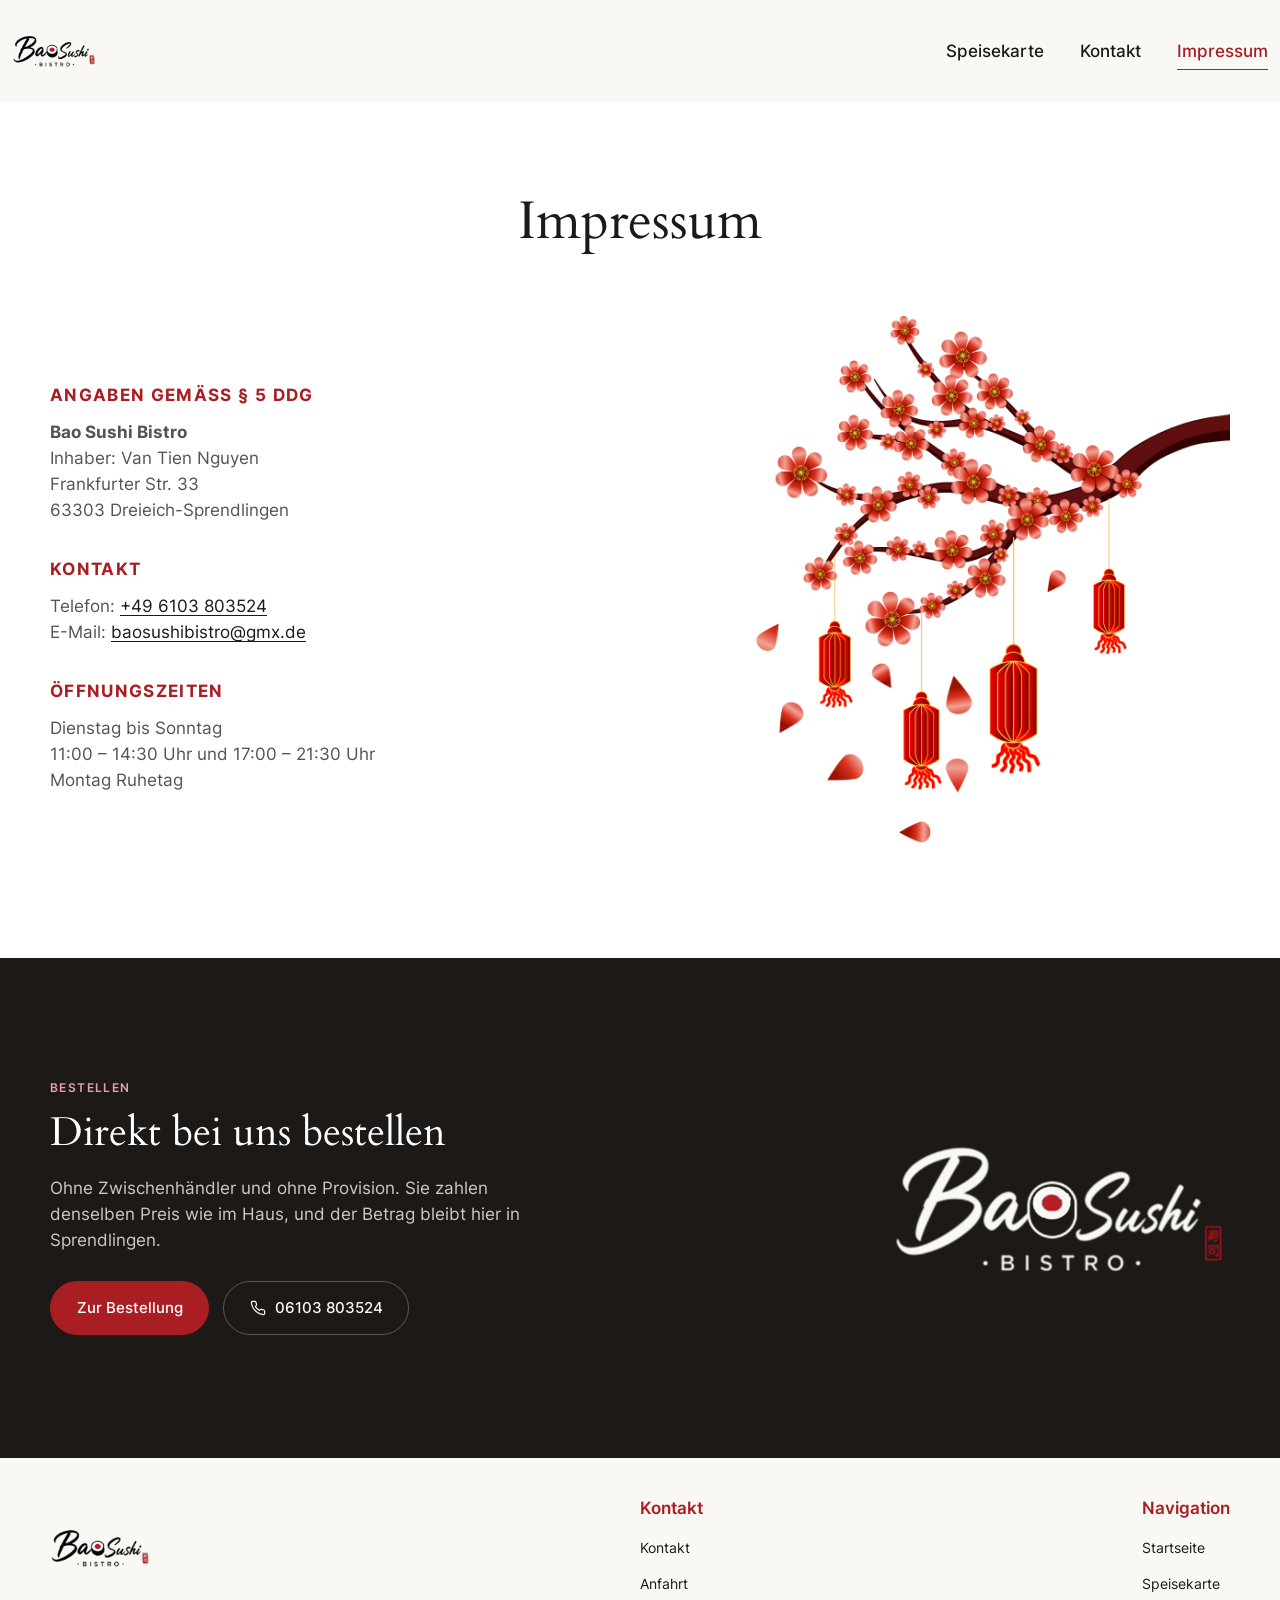
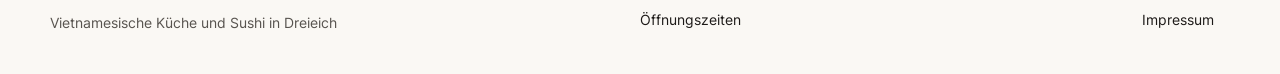
==== commit 972e28a3: "logo light" ====
--- a/impressum.html
+++ b/impressum.html
@@ -89,7 +89,7 @@
             </a>
           </div>
         </div>
-        <img class="cta__logo" src="assets/img/logo-big.png" width="1024" height="1024" alt="Bao-Sushi Bistro Logo" loading="lazy">
+        <img class="cta__logo" src="assets/img/logo-big-light.png" width="1024" height="1024" alt="Bao-Sushi Bistro Logo" loading="lazy">
       </div>
     </section>
   </main>
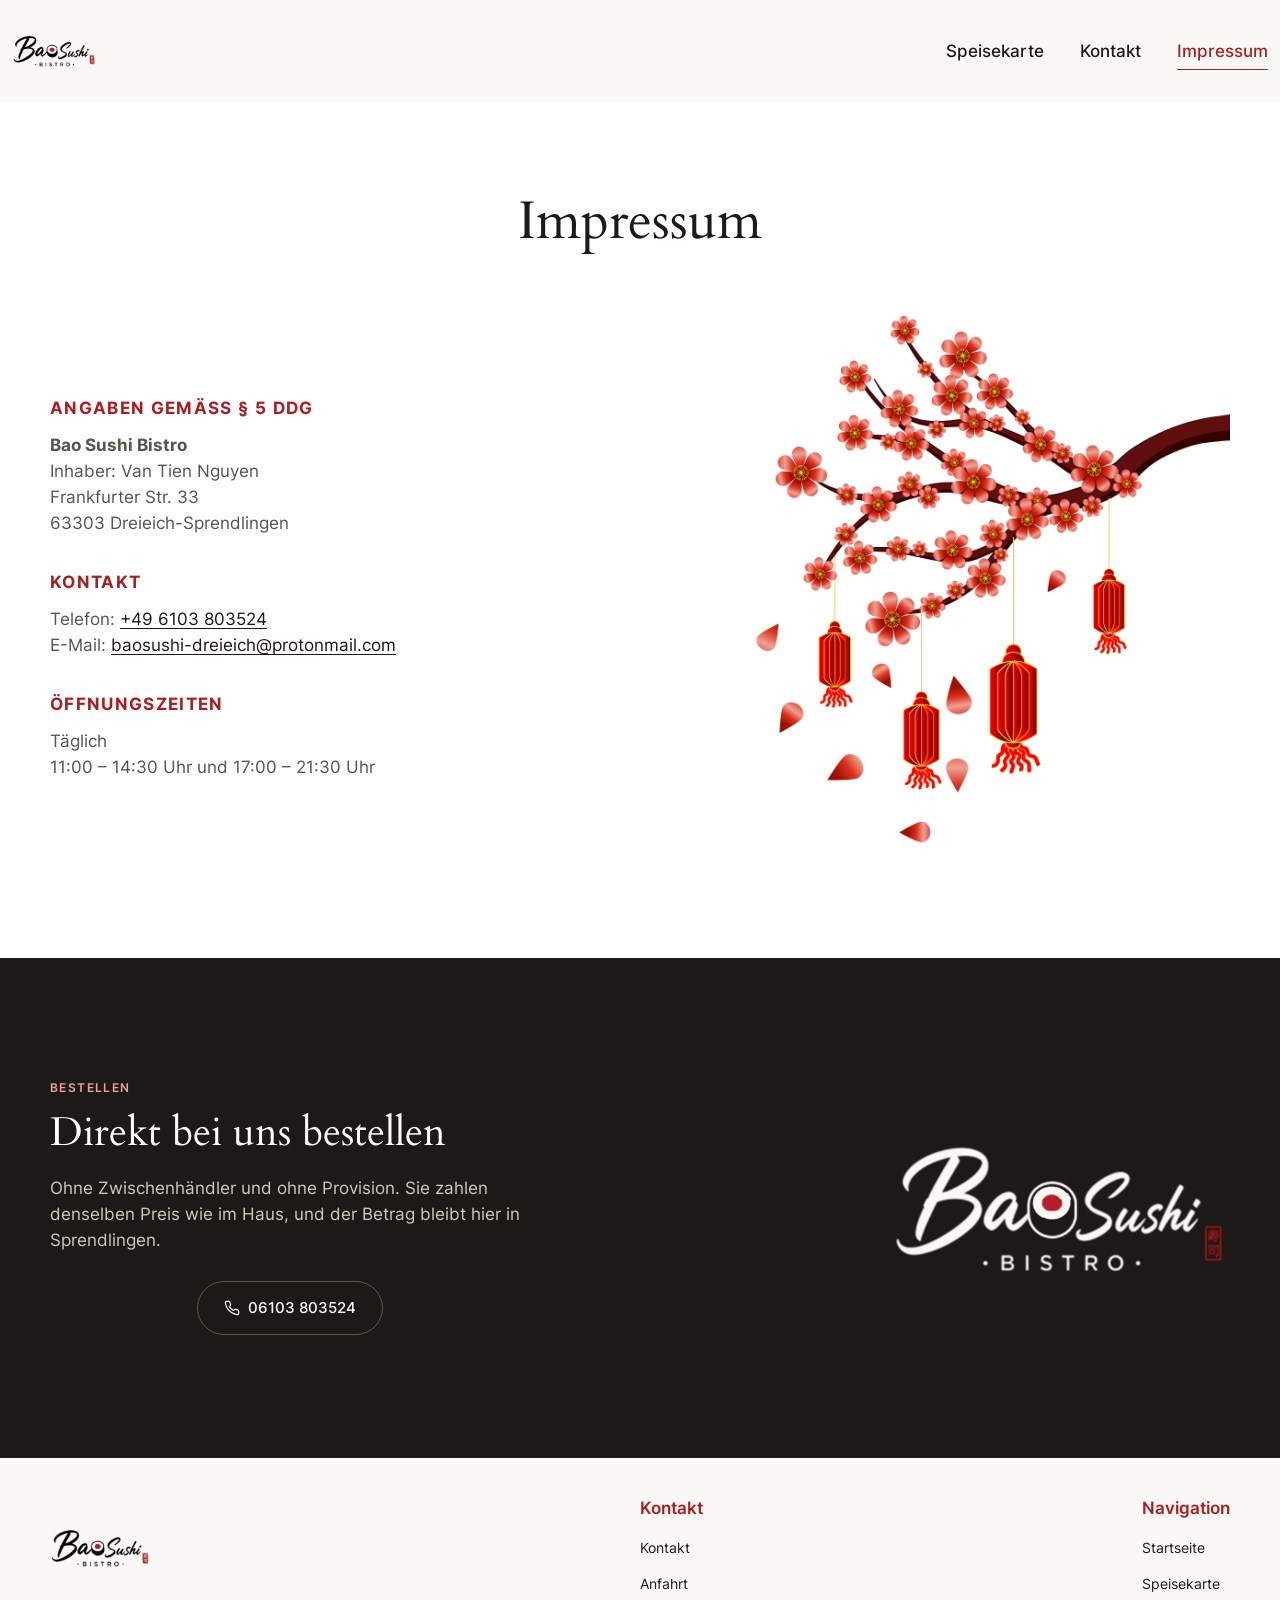
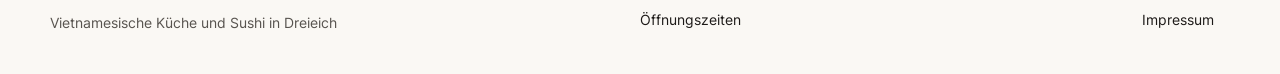
==== commit a1ef4313: "touchups" ====
--- a/impressum.html
+++ b/impressum.html
@@ -56,12 +56,12 @@
 
             <div class="imprint__block">
               <h2>Kontakt</h2>
-              <p>Telefon: <a href="tel:+496103803524">+49 6103 803524</a><br>E-Mail: <a href="mailto:baosushibistro@gmx.de">baosushibistro@gmx.de</a></p>
+              <p>Telefon: <a href="tel:+496103803524">+49 6103 803524</a><br>E-Mail: <a href="mailto:baosushi-dreieich@protonmail.com">baosushi-dreieich@protonmail.com</a></p>
             </div>
 
             <div class="imprint__block">
               <h2>Öffnungszeiten</h2>
-              <p>Dienstag bis Sonntag<br>11:00 – 14:30 Uhr und 17:00 – 21:30 Uhr<br>Montag Ruhetag</p>
+              <p>Täglich<br>11:00 – 14:30 Uhr und 17:00 – 21:30 Uhr</p>
             </div>
           </div>
 
@@ -79,8 +79,7 @@
           <p class="eyebrow eyebrow--light">Bestellen</p>
           <h2>Direkt bei uns bestellen</h2>
           <p>Ohne Zwischenhändler und ohne Provision. Sie zahlen denselben Preis wie im Haus, und der Betrag bleibt hier in Sprendlingen.</p>
-          <div class="cta__actions">
-            <a class="btn btn--primary" href="speisekarte.html">Zur Bestellung</a>
+          <div class="cta__actions cta__actions--center">
             <a class="btn btn--ghost" href="tel:+496103803524">
               <svg xmlns="http://www.w3.org/2000/svg" viewBox="0 0 24 24" fill="none" stroke="currentColor" stroke-width="1.8" stroke-linecap="round" stroke-linejoin="round" aria-hidden="true">
                 <path d="M22 16.9v3a2 2 0 0 1-2.2 2 19.8 19.8 0 0 1-8.6-3.1 19.5 19.5 0 0 1-6-6A19.8 19.8 0 0 1 2.1 4.2 2 2 0 0 1 4.1 2h3a2 2 0 0 1 2 1.7c.1.9.3 1.8.6 2.7a2 2 0 0 1-.5 2.1L8 9.7a16 16 0 0 0 6 6l1.2-1.2a2 2 0 0 1 2.1-.5c.9.3 1.8.5 2.7.6a2 2 0 0 1 1.7 2z"/>
--- a/css/styles.css
+++ b/css/styles.css
@@ -951,6 +951,11 @@
   gap: 14px;
 }
 
+.cta__actions--center {
+  max-width: 30rem;
+  justify-content: center;
+}
+
 .cta__logo {
   width: min(340px, 100%);
   margin-left: auto;
@@ -1238,6 +1243,31 @@
   font-size: 0.8rem;
   line-height: 1.4;
   color: var(--contrast-3);
+}
+
+.menucard__desc {
+  margin: 10px 0 4px;
+  font-size: 0.8rem;
+  line-height: 1.45;
+  color: var(--contrast-3);
+}
+
+.menucard__allergens {
+  font-size: 0.62rem;
+  font-weight: 400;
+  letter-spacing: 0.02em;
+  color: var(--contrast-3);
+}
+
+.menucard__legend {
+  margin-top: clamp(20px, 2.5vw, 28px);
+  font-size: 0.78rem;
+  line-height: 1.6;
+  color: var(--contrast-3);
+}
+
+.menucard__legend p {
+  margin: 0;
 }
 
 .menucard__status {
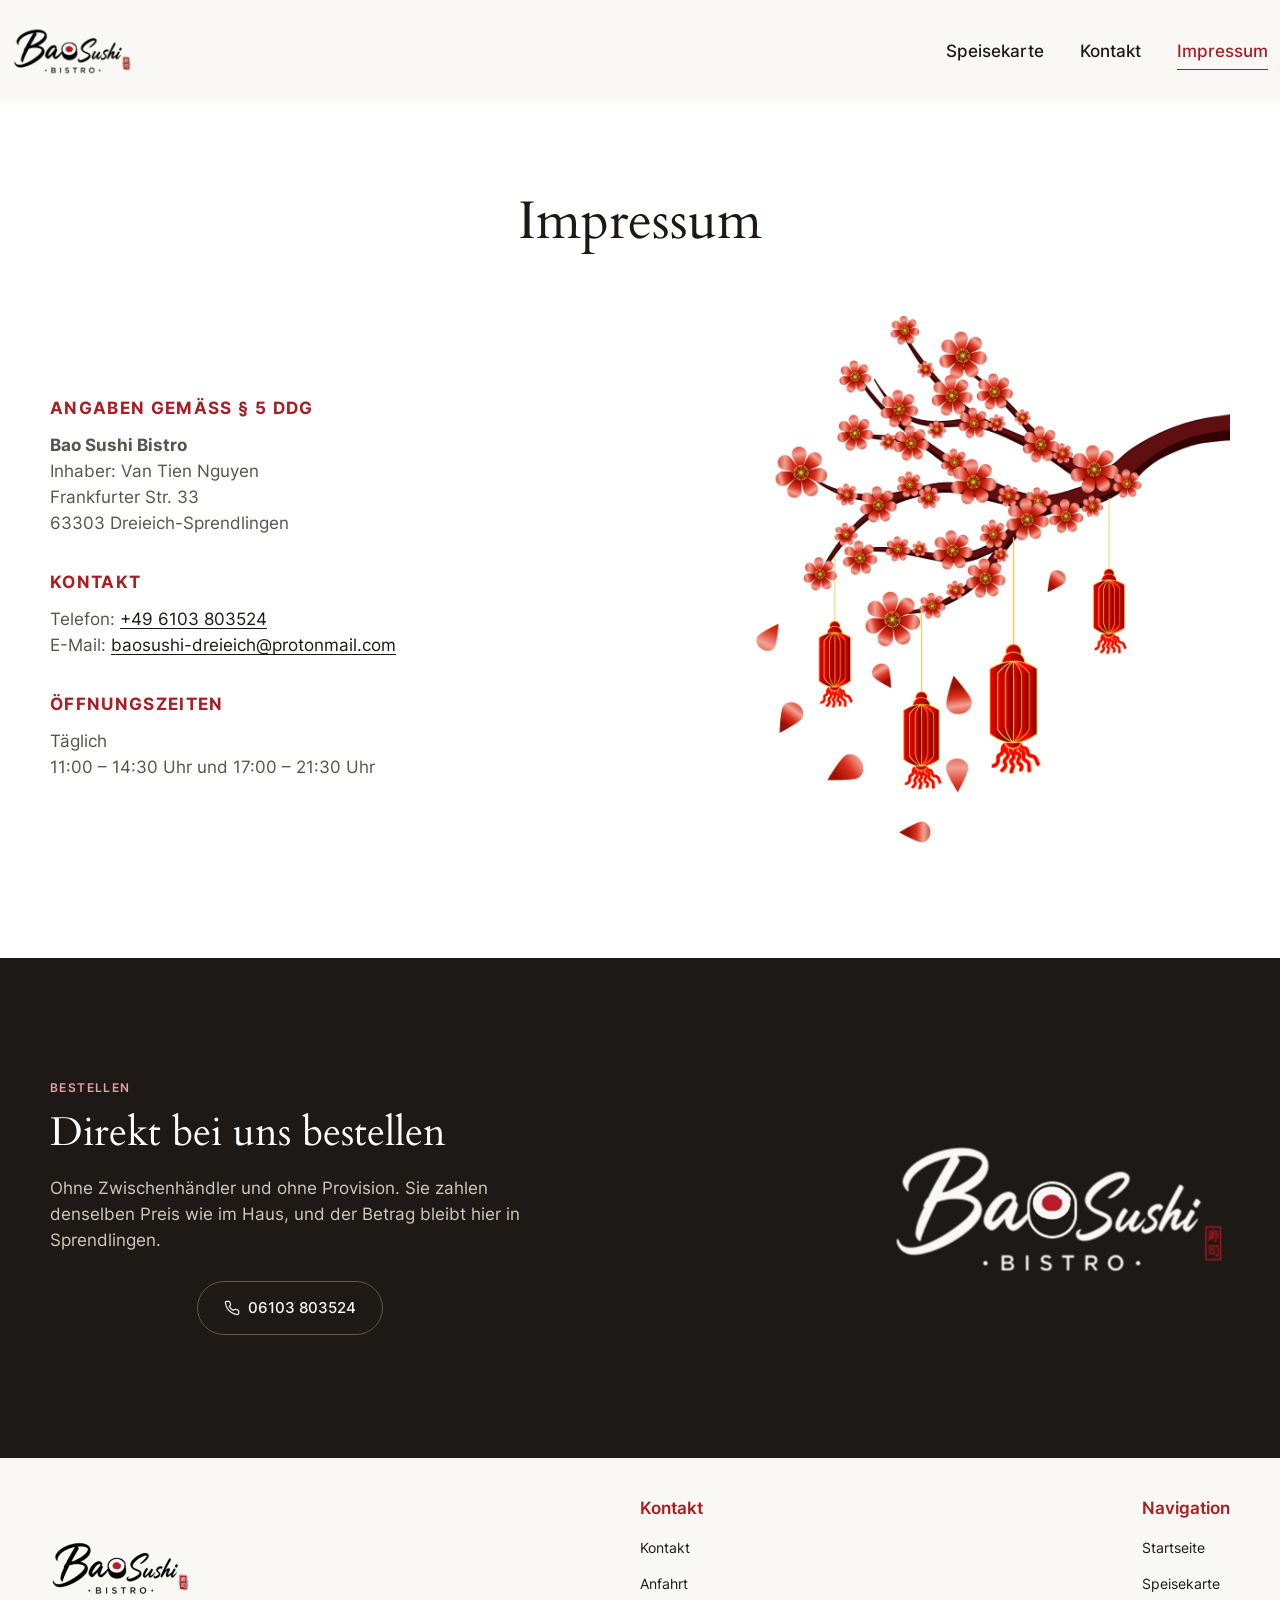
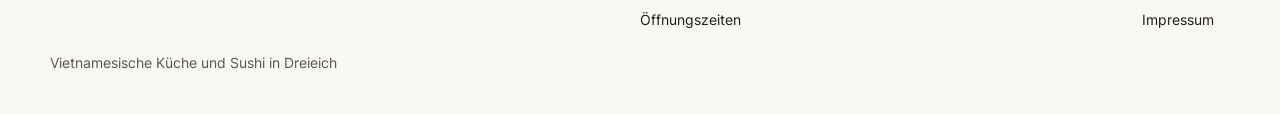
==== commit 9637ff0f: "change logo size" ====
--- a/impressum.html
+++ b/impressum.html
@@ -6,7 +6,9 @@
   <title>Impressum | Bao Sushi Bistro Dreieich</title>
   <meta name="description" content="Impressum des Bao Sushi Bistro in Dreieich-Sprendlingen mit Angaben gemäß § 5 DDG und Kontaktdaten.">
   <link rel="canonical" href="https://baosushi-dreieich.de/impressum.html">
-  <link rel="icon" href="assets/img/favicon.png" sizes="32x32">
+  <link rel="icon" href="/favicon.ico" sizes="48x48">
+  <link rel="icon" href="assets/img/favicon-96.png" type="image/png" sizes="96x96">
+  <link rel="icon" href="assets/img/favicon.png" type="image/png" sizes="32x32">
   <link rel="apple-touch-icon" href="assets/img/logo.png">
   <link rel="preload" href="assets/fonts/cardo-400.woff2" as="font" type="font/woff2" crossorigin>
   <link rel="preload" href="assets/fonts/inter-var.woff2" as="font" type="font/woff2" crossorigin>
@@ -18,7 +20,7 @@
   <header class="site-header">
     <div class="shell header-inner">
       <a class="brand" href="index.html" aria-label="Bao-Sushi – Startseite">
-        <img src="assets/img/logo.png" width="84" height="84" alt="">
+        <img src="assets/img/logo.png" width="120" height="120" alt="">
       </a>
 
       <button class="nav-toggle" type="button" data-nav-toggle aria-expanded="false" aria-controls="site-nav" aria-label="Menü öffnen">
@@ -33,7 +35,7 @@
             <path d="M6 6l12 12M18 6L6 18"/>
           </svg>
         </button>
-        <a href="speisekarte.html">Speisekarte</a>
+        <a href="index.html#speisekarte">Speisekarte</a>
         <a href="kontakt.html">Kontakt</a>
         <a href="impressum.html" aria-current="page">Impressum</a>
       </nav>
@@ -97,7 +99,7 @@
     <div class="shell footer__grid">
       <div class="footer__brand-block">
         <a class="footer__brand" href="index.html" aria-label="Bao-Sushi – Startseite">
-          <img src="assets/img/logo.png" width="100" height="100" alt="">
+          <img src="assets/img/logo.png" width="140" height="140" alt="">
         </a>
         <p class="footer__tagline">Vietnamesische Küche und Sushi in Dreieich</p>
       </div>
@@ -115,7 +117,7 @@
         <h3>Navigation</h3>
         <ul class="footer__links">
           <li><a href="index.html">Startseite</a></li>
-          <li><a href="speisekarte.html">Speisekarte</a></li>
+          <li><a href="index.html#speisekarte">Speisekarte</a></li>
           <li><a href="impressum.html">Impressum</a></li>
         </ul>
       </div>
--- a/css/styles.css
+++ b/css/styles.css
@@ -233,9 +233,18 @@
 }
 
 .brand img {
-  width: 84px;
-  height: 84px;
+  width: 120px;
+  height: 120px;
+  margin-block: -18px; /* logo.png has empty space above/below the wordmark */
   object-fit: contain;
+}
+
+@media (max-width: 520px) {
+  .brand img {
+    width: 104px;
+    height: 104px;
+    margin-block: -16px;
+  }
 }
 
 .site-nav {
@@ -1321,8 +1330,8 @@
 }
 
 .footer__brand img {
-  width: 100px;
-  height: 100px;
+  width: 140px;
+  height: 140px;
   object-fit: contain;
 }
 
